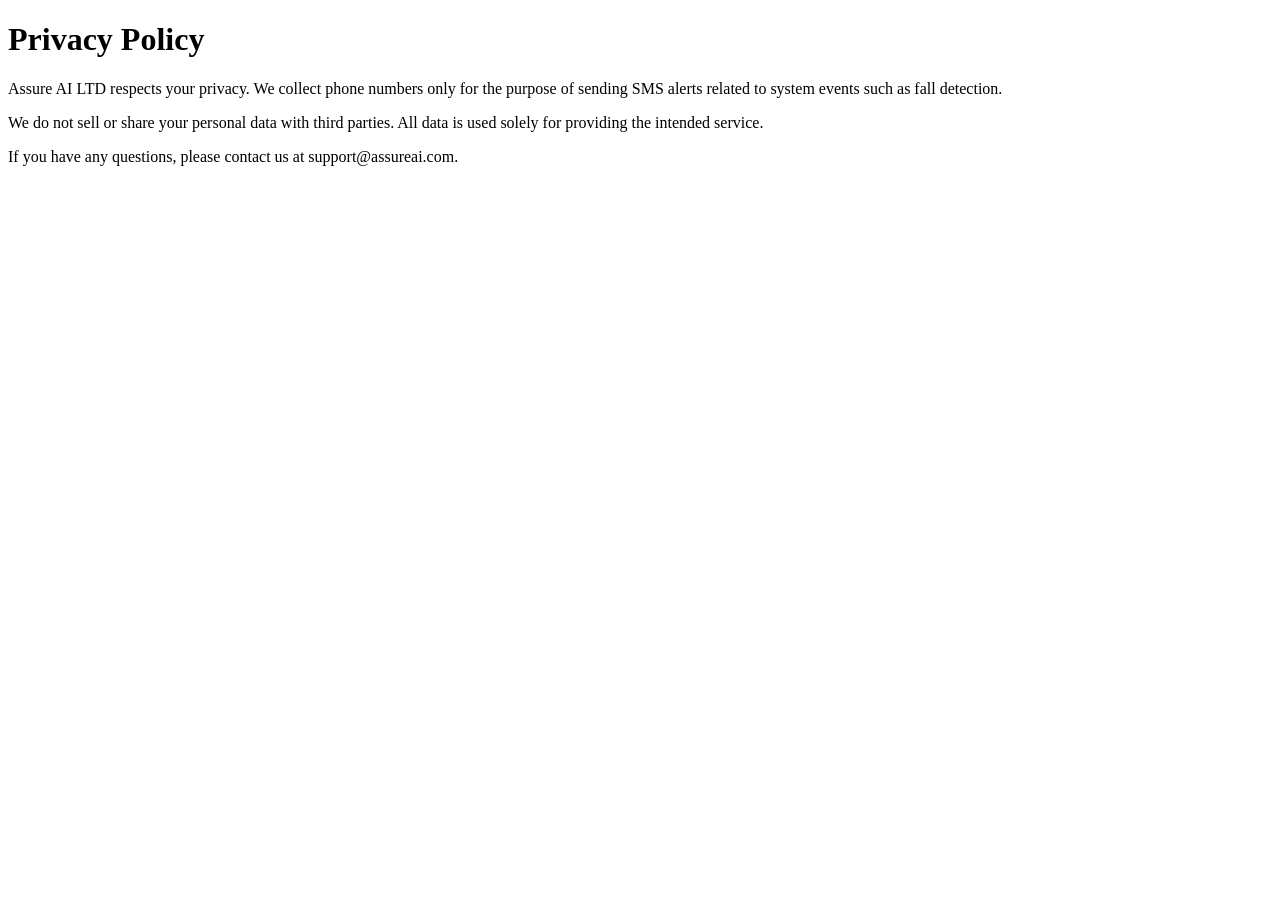
==== privacy.html @ 5fb0b2a1 "Add initial privacy policy page" ====
<!DOCTYPE html>
<html>
<head>
  <title>Privacy Policy</title>
</head>
<body>
  <h1>Privacy Policy</h1>

  <p>
    Assure AI LTD respects your privacy. We collect phone numbers only for the
    purpose of sending SMS alerts related to system events such as fall detection.
  </p>

  <p>
    We do not sell or share your personal data with third parties. All data is
    used solely for providing the intended service.
  </p>

  <p>
    If you have any questions, please contact us at support@assureai.com.
  </p>
</body>
</html>
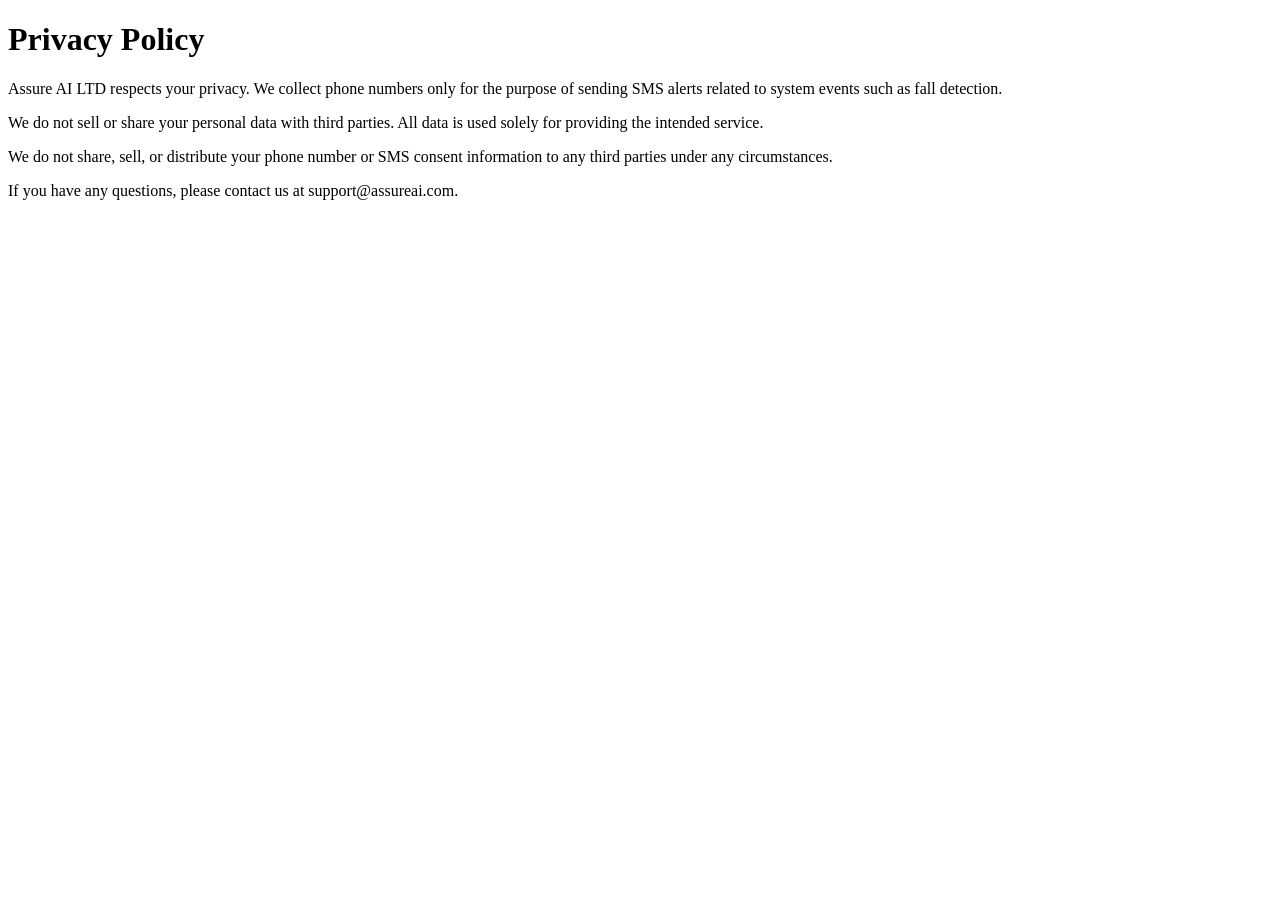
==== commit b2ba9b04: "Add privacy statement for phone number handling" ====
--- a/privacy.html
+++ b/privacy.html
@@ -15,7 +15,11 @@
     We do not sell or share your personal data with third parties. All data is
     used solely for providing the intended service.
   </p>
-
+  
+  <p>
+    We do not share, sell, or distribute your phone number or SMS consent information to any third parties under any circumstances.
+  </p>
+  
   <p>
     If you have any questions, please contact us at support@assureai.com.
   </p>
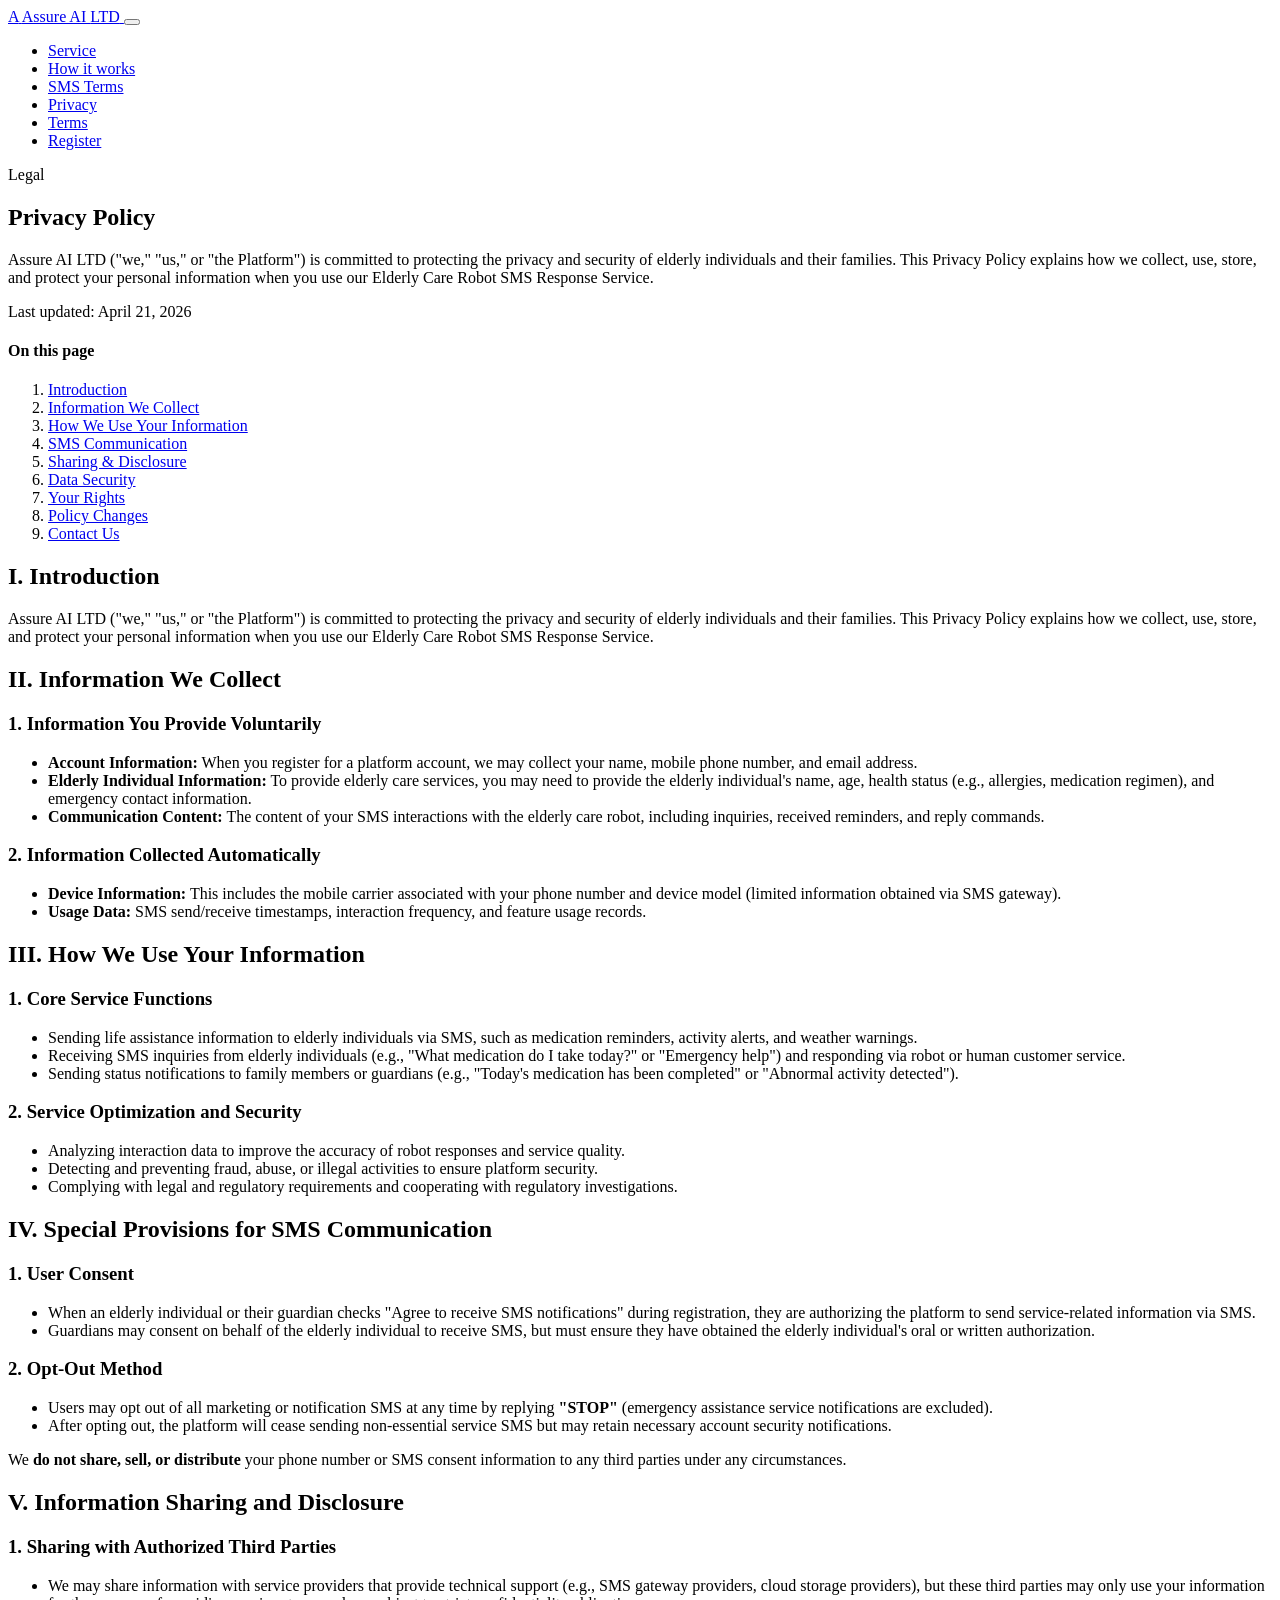
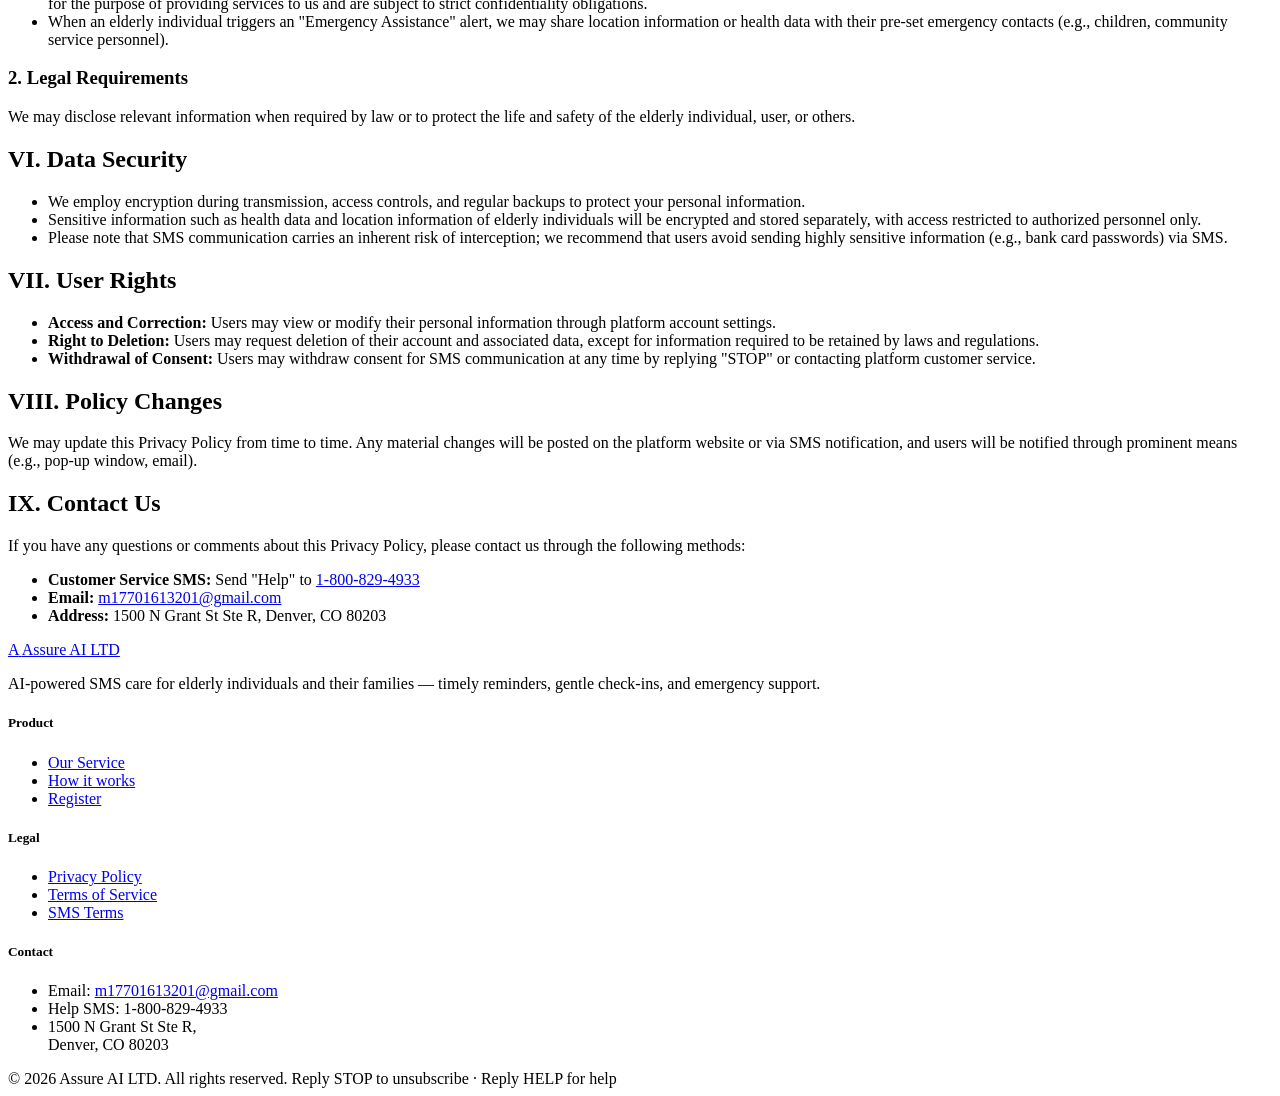
==== commit 437d2d02: "Revise privacy.html with updated content and metadata Updated the privacy policy page with new meta " ====
--- a/privacy.html
+++ b/privacy.html
@@ -1,27 +1,196 @@
 <!DOCTYPE html>
-<html>
+<html lang="en">
 <head>
-  <title>Privacy Policy</title>
+  <meta charset="UTF-8" />
+  <meta name="viewport" content="width=device-width, initial-scale=1.0" />
+  <title>Privacy Policy — Assure AI LTD</title>
+  <meta name="description" content="Privacy Policy for Assure AI LTD's Elderly Care Robot SMS Response Service — how we collect, use, store, and protect your personal information." />
+  <link rel="preconnect" href="https://fonts.googleapis.com">
+  <link rel="preconnect" href="https://fonts.gstatic.com" crossorigin>
+  <link href="https://fonts.googleapis.com/css2?family=Inter:wght@400;500;600;700;800&display=swap" rel="stylesheet">
+  <link rel="stylesheet" href="styles.css" />
 </head>
 <body>
-  <h1>Privacy Policy</h1>
 
-  <p>
-    Assure AI LTD respects your privacy. We collect phone numbers only for the
-    purpose of sending SMS alerts related to system events such as fall detection.
-  </p>
+<header class="site-header">
+  <div class="container nav">
+    <a href="index.html" class="logo">
+      <span class="logo-mark">A</span>
+      <span>Assure AI <span style="color:var(--text-500);font-weight:500;">LTD</span></span>
+    </a>
+    <button class="menu-toggle" aria-label="Toggle menu" onclick="document.getElementById('nav-links').classList.toggle('open')">
+      <span></span><span></span><span></span>
+    </button>
+    <ul class="nav-links" id="nav-links">
+      <li><a href="index.html#service">Service</a></li>
+      <li><a href="index.html#how">How it works</a></li>
+      <li><a href="index.html#sms">SMS Terms</a></li>
+      <li><a href="privacy.html">Privacy</a></li>
+      <li><a href="terms.html">Terms</a></li>
+      <li><a href="signup.html" class="nav-cta">Register</a></li>
+    </ul>
+  </div>
+</header>
 
-  <p>
-    We do not sell or share your personal data with third parties. All data is
-    used solely for providing the intended service.
-  </p>
-  
-  <p>
-    We do not share, sell, or distribute your phone number or SMS consent information to any third parties under any circumstances.
-  </p>
-  
-  <p>
-    If you have any questions, please contact us at support@assureai.com.
-  </p>
+<section class="page-header">
+  <div class="container">
+    <div class="eyebrow">Legal</div>
+    <h1>Privacy Policy</h1>
+    <p>Assure AI LTD ("we," "us," or "the Platform") is committed to protecting the privacy and security of elderly individuals and their families. This Privacy Policy explains how we collect, use, store, and protect your personal information when you use our Elderly Care Robot SMS Response Service.</p>
+    <p class="updated">Last updated: April 21, 2026</p>
+  </div>
+</section>
+
+<section class="legal">
+  <div class="container">
+    <aside class="toc">
+      <h4>On this page</h4>
+      <ol>
+        <li><a href="#introduction">Introduction</a></li>
+        <li><a href="#information-we-collect">Information We Collect</a></li>
+        <li><a href="#how-we-use">How We Use Your Information</a></li>
+        <li><a href="#sms-provisions">SMS Communication</a></li>
+        <li><a href="#sharing">Sharing &amp; Disclosure</a></li>
+        <li><a href="#security">Data Security</a></li>
+        <li><a href="#rights">Your Rights</a></li>
+        <li><a href="#changes">Policy Changes</a></li>
+        <li><a href="#contact">Contact Us</a></li>
+      </ol>
+    </aside>
+
+    <article class="legal-body">
+      <h2 id="introduction">I. Introduction</h2>
+      <p>Assure AI LTD ("we," "us," or "the Platform") is committed to protecting the privacy and security of elderly individuals and their families. This Privacy Policy explains how we collect, use, store, and protect your personal information when you use our Elderly Care Robot SMS Response Service.</p>
+
+      <h2 id="information-we-collect">II. Information We Collect</h2>
+
+      <h3>1. Information You Provide Voluntarily</h3>
+      <ul>
+        <li><strong>Account Information:</strong> When you register for a platform account, we may collect your name, mobile phone number, and email address.</li>
+        <li><strong>Elderly Individual Information:</strong> To provide elderly care services, you may need to provide the elderly individual's name, age, health status (e.g., allergies, medication regimen), and emergency contact information.</li>
+        <li><strong>Communication Content:</strong> The content of your SMS interactions with the elderly care robot, including inquiries, received reminders, and reply commands.</li>
+      </ul>
+
+      <h3>2. Information Collected Automatically</h3>
+      <ul>
+        <li><strong>Device Information:</strong> This includes the mobile carrier associated with your phone number and device model (limited information obtained via SMS gateway).</li>
+        <li><strong>Usage Data:</strong> SMS send/receive timestamps, interaction frequency, and feature usage records.</li>
+      </ul>
+
+      <h2 id="how-we-use">III. How We Use Your Information</h2>
+
+      <h3>1. Core Service Functions</h3>
+      <ul>
+        <li>Sending life assistance information to elderly individuals via SMS, such as medication reminders, activity alerts, and weather warnings.</li>
+        <li>Receiving SMS inquiries from elderly individuals (e.g., "What medication do I take today?" or "Emergency help") and responding via robot or human customer service.</li>
+        <li>Sending status notifications to family members or guardians (e.g., "Today's medication has been completed" or "Abnormal activity detected").</li>
+      </ul>
+
+      <h3>2. Service Optimization and Security</h3>
+      <ul>
+        <li>Analyzing interaction data to improve the accuracy of robot responses and service quality.</li>
+        <li>Detecting and preventing fraud, abuse, or illegal activities to ensure platform security.</li>
+        <li>Complying with legal and regulatory requirements and cooperating with regulatory investigations.</li>
+      </ul>
+
+      <h2 id="sms-provisions">IV. Special Provisions for SMS Communication</h2>
+
+      <h3>1. User Consent</h3>
+      <ul>
+        <li>When an elderly individual or their guardian checks "Agree to receive SMS notifications" during registration, they are authorizing the platform to send service-related information via SMS.</li>
+        <li>Guardians may consent on behalf of the elderly individual to receive SMS, but must ensure they have obtained the elderly individual's oral or written authorization.</li>
+      </ul>
+
+      <h3>2. Opt-Out Method</h3>
+      <ul>
+        <li>Users may opt out of all marketing or notification SMS at any time by replying <strong>"STOP"</strong> (emergency assistance service notifications are excluded).</li>
+        <li>After opting out, the platform will cease sending non-essential service SMS but may retain necessary account security notifications.</li>
+      </ul>
+
+      <div class="callout">
+        We <strong>do not share, sell, or distribute</strong> your phone number or SMS consent information to any third parties under any circumstances.
+      </div>
+
+      <h2 id="sharing">V. Information Sharing and Disclosure</h2>
+
+      <h3>1. Sharing with Authorized Third Parties</h3>
+      <ul>
+        <li>We may share information with service providers that provide technical support (e.g., SMS gateway providers, cloud storage providers), but these third parties may only use your information for the purpose of providing services to us and are subject to strict confidentiality obligations.</li>
+        <li>When an elderly individual triggers an "Emergency Assistance" alert, we may share location information or health data with their pre-set emergency contacts (e.g., children, community service personnel).</li>
+      </ul>
+
+      <h3>2. Legal Requirements</h3>
+      <p>We may disclose relevant information when required by law or to protect the life and safety of the elderly individual, user, or others.</p>
+
+      <h2 id="security">VI. Data Security</h2>
+      <ul>
+        <li>We employ encryption during transmission, access controls, and regular backups to protect your personal information.</li>
+        <li>Sensitive information such as health data and location information of elderly individuals will be encrypted and stored separately, with access restricted to authorized personnel only.</li>
+        <li>Please note that SMS communication carries an inherent risk of interception; we recommend that users avoid sending highly sensitive information (e.g., bank card passwords) via SMS.</li>
+      </ul>
+
+      <h2 id="rights">VII. User Rights</h2>
+      <ul>
+        <li><strong>Access and Correction:</strong> Users may view or modify their personal information through platform account settings.</li>
+        <li><strong>Right to Deletion:</strong> Users may request deletion of their account and associated data, except for information required to be retained by laws and regulations.</li>
+        <li><strong>Withdrawal of Consent:</strong> Users may withdraw consent for SMS communication at any time by replying "STOP" or contacting platform customer service.</li>
+      </ul>
+
+      <h2 id="changes">VIII. Policy Changes</h2>
+      <p>We may update this Privacy Policy from time to time. Any material changes will be posted on the platform website or via SMS notification, and users will be notified through prominent means (e.g., pop-up window, email).</p>
+
+      <h2 id="contact">IX. Contact Us</h2>
+      <p>If you have any questions or comments about this Privacy Policy, please contact us through the following methods:</p>
+      <ul>
+        <li><strong>Customer Service SMS:</strong> Send "Help" to <a href="sms:18008294933">1-800-829-4933</a></li>
+        <li><strong>Email:</strong> <a href="mailto:m17701613201@gmail.com">m17701613201@gmail.com</a></li>
+        <li><strong>Address:</strong> 1500 N Grant St Ste R, Denver, CO 80203</li>
+      </ul>
+    </article>
+  </div>
+</section>
+
+<footer class="site-footer">
+  <div class="container">
+    <div class="footer-grid">
+      <div class="footer-brand">
+        <a href="index.html" class="logo">
+          <span class="logo-mark">A</span>
+          <span>Assure AI LTD</span>
+        </a>
+        <p>AI-powered SMS care for elderly individuals and their families — timely reminders, gentle check-ins, and emergency support.</p>
+      </div>
+      <div class="footer-col">
+        <h5>Product</h5>
+        <ul>
+          <li><a href="index.html#service">Our Service</a></li>
+          <li><a href="index.html#how">How it works</a></li>
+          <li><a href="signup.html">Register</a></li>
+        </ul>
+      </div>
+      <div class="footer-col">
+        <h5>Legal</h5>
+        <ul>
+          <li><a href="privacy.html">Privacy Policy</a></li>
+          <li><a href="terms.html">Terms of Service</a></li>
+          <li><a href="index.html#sms">SMS Terms</a></li>
+        </ul>
+      </div>
+      <div class="footer-col">
+        <h5>Contact</h5>
+        <ul>
+          <li>Email: <a href="mailto:m17701613201@gmail.com">m17701613201@gmail.com</a></li>
+          <li>Help SMS: 1-800-829-4933</li>
+          <li>1500 N Grant St Ste R,<br/>Denver, CO 80203</li>
+        </ul>
+      </div>
+    </div>
+    <div class="footer-bottom">
+      <span>© 2026 Assure AI LTD. All rights reserved.</span>
+      <span>Reply STOP to unsubscribe · Reply HELP for help</span>
+    </div>
+  </div>
+</footer>
+
 </body>
 </html>
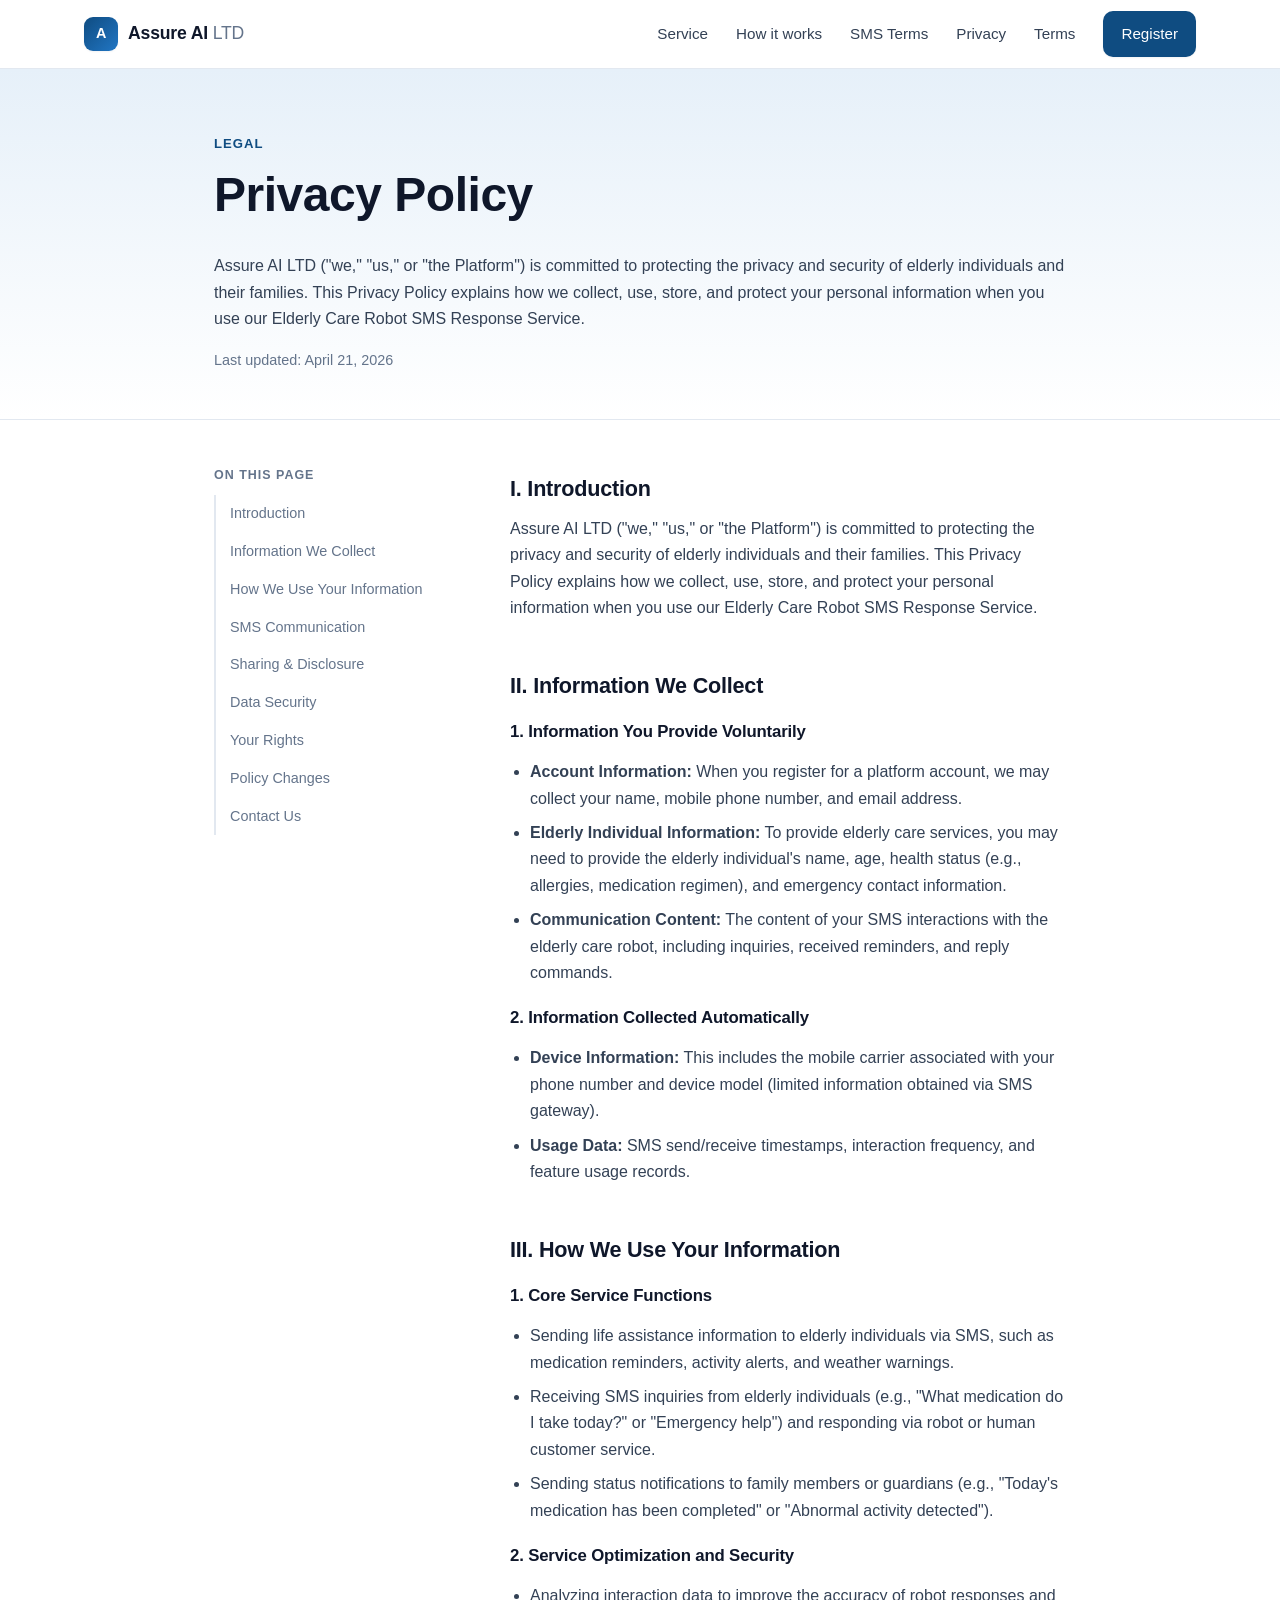
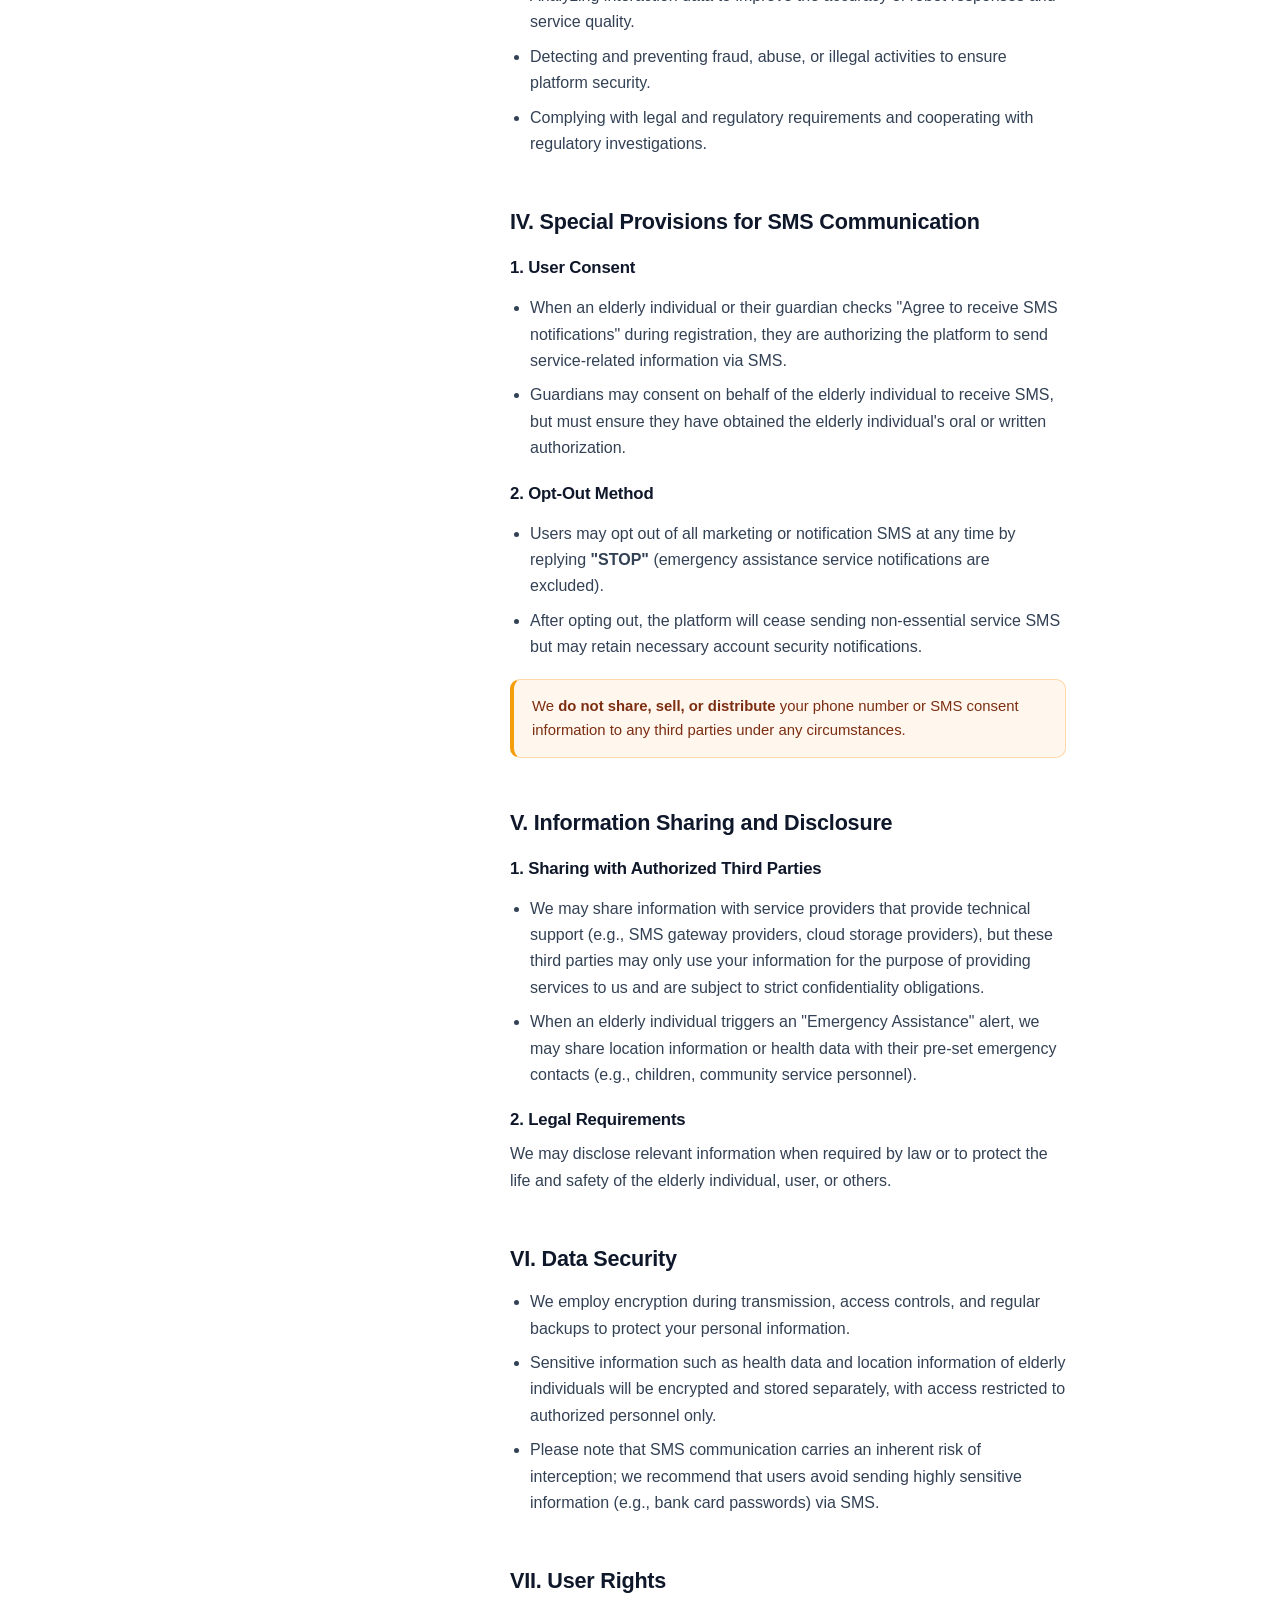
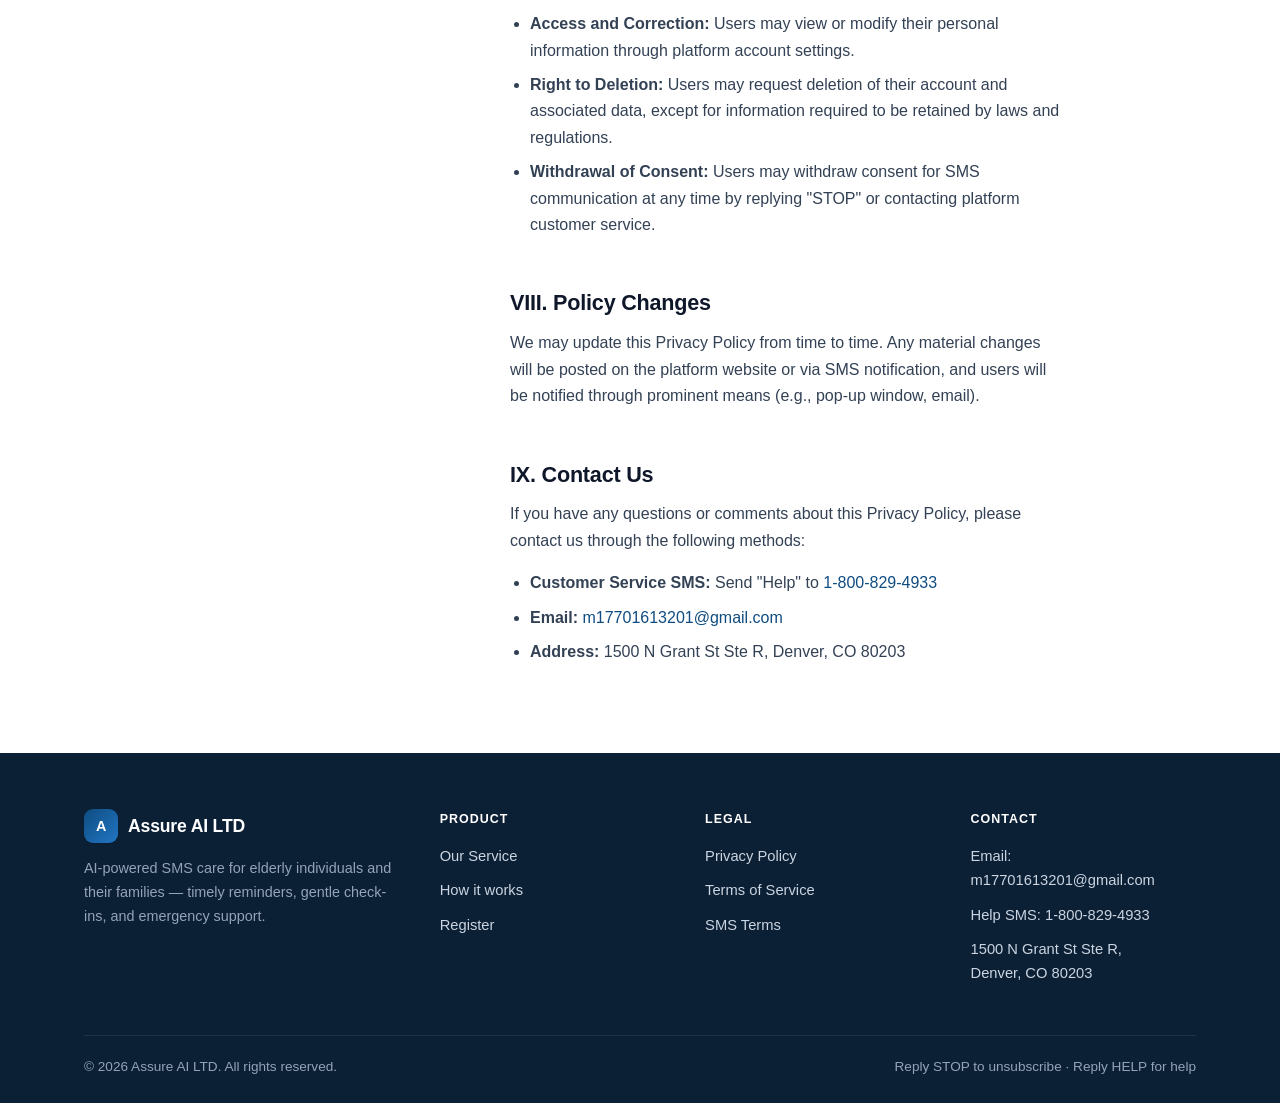
==== commit 771363b9: "Update privacy.html" ====
--- a/privacy.html
+++ b/privacy.html
@@ -27,7 +27,7 @@
       <li><a href="index.html#sms">SMS Terms</a></li>
       <li><a href="privacy.html">Privacy</a></li>
       <li><a href="terms.html">Terms</a></li>
-      <li><a href="signup.html" class="nav-cta">Register</a></li>
+      <li><a href="index.html#register" class="nav-cta">Register</a></li>
     </ul>
   </div>
 </header>
@@ -165,7 +165,7 @@
         <ul>
           <li><a href="index.html#service">Our Service</a></li>
           <li><a href="index.html#how">How it works</a></li>
-          <li><a href="signup.html">Register</a></li>
+          <li><a href="index.html#register">Register</a></li>
         </ul>
       </div>
       <div class="footer-col">
--- a/styles.css
+++ b/styles.css
@@ -0,0 +1,651 @@
+/* ==========================================================================
+   Assure AI LTD — Shared Stylesheet
+   ========================================================================== */
+
+:root {
+  --brand-primary: #0f4c81;
+  --brand-primary-dark: #0a3760;
+  --brand-primary-light: #e6f0f9;
+  --brand-accent: #f59e0b;
+  --brand-accent-dark: #d97706;
+  --text-900: #0f172a;
+  --text-700: #334155;
+  --text-500: #64748b;
+  --text-400: #94a3b8;
+  --bg: #ffffff;
+  --bg-soft: #f8fafc;
+  --bg-muted: #f1f5f9;
+  --border: #e2e8f0;
+  --success: #16a34a;
+  --danger: #dc2626;
+  --shadow-sm: 0 1px 2px rgba(15, 23, 42, 0.05);
+  --shadow-md: 0 10px 25px -10px rgba(15, 23, 42, 0.15);
+  --shadow-lg: 0 20px 45px -15px rgba(15, 23, 42, 0.2);
+  --radius-sm: 6px;
+  --radius: 10px;
+  --radius-lg: 16px;
+  --max-w: 1160px;
+}
+
+* { box-sizing: border-box; }
+
+html { scroll-behavior: smooth; }
+
+body {
+  margin: 0;
+  font-family: "Inter", -apple-system, BlinkMacSystemFont, "Segoe UI",
+    "Helvetica Neue", Arial, "PingFang SC", "Microsoft YaHei", sans-serif;
+  color: var(--text-700);
+  background: var(--bg);
+  line-height: 1.65;
+  -webkit-font-smoothing: antialiased;
+  -moz-osx-font-smoothing: grayscale;
+}
+
+img { max-width: 100%; display: block; }
+
+a {
+  color: var(--brand-primary);
+  text-decoration: none;
+  transition: color .2s ease;
+}
+a:hover { color: var(--brand-primary-dark); text-decoration: underline; }
+
+h1, h2, h3, h4 {
+  color: var(--text-900);
+  line-height: 1.25;
+  margin: 0 0 .6em;
+  font-weight: 700;
+  letter-spacing: -0.01em;
+}
+h1 { font-size: clamp(2rem, 4vw, 3rem); }
+h2 { font-size: clamp(1.5rem, 2.5vw, 2rem); }
+h3 { font-size: 1.2rem; }
+
+p { margin: 0 0 1em; }
+
+.container {
+  max-width: var(--max-w);
+  margin: 0 auto;
+  padding: 0 24px;
+}
+
+/* ---------- Header / Navigation ---------- */
+.site-header {
+  position: sticky;
+  top: 0;
+  z-index: 40;
+  background: rgba(255, 255, 255, 0.9);
+  backdrop-filter: saturate(180%) blur(12px);
+  -webkit-backdrop-filter: saturate(180%) blur(12px);
+  border-bottom: 1px solid var(--border);
+}
+.nav {
+  display: flex;
+  align-items: center;
+  justify-content: space-between;
+  height: 68px;
+}
+.logo {
+  display: flex;
+  align-items: center;
+  gap: 10px;
+  font-weight: 700;
+  font-size: 1.1rem;
+  color: var(--text-900);
+  letter-spacing: -0.01em;
+}
+.logo:hover { text-decoration: none; }
+.logo-mark {
+  width: 34px; height: 34px;
+  border-radius: 9px;
+  background: linear-gradient(135deg, var(--brand-primary), #2176c4);
+  display: grid; place-items: center;
+  color: #fff; font-weight: 800; font-size: .9rem;
+  box-shadow: var(--shadow-sm);
+}
+.nav-links {
+  display: flex;
+  align-items: center;
+  gap: 28px;
+  list-style: none;
+  margin: 0; padding: 0;
+}
+.nav-links a {
+  color: var(--text-700);
+  font-weight: 500;
+  font-size: .95rem;
+}
+.nav-links a:hover { color: var(--brand-primary); text-decoration: none; }
+
+.nav-cta {
+  display: inline-block;
+  padding: 10px 18px;
+  background: var(--brand-primary);
+  color: #fff !important;
+  border-radius: var(--radius);
+  font-weight: 600;
+  font-size: .9rem;
+  box-shadow: var(--shadow-sm);
+}
+.nav-cta:hover { background: var(--brand-primary-dark); text-decoration: none; }
+
+.menu-toggle {
+  display: none;
+  background: none;
+  border: 0;
+  padding: 8px;
+  cursor: pointer;
+}
+.menu-toggle span {
+  display: block;
+  width: 22px; height: 2px;
+  background: var(--text-900);
+  margin: 5px 0;
+  transition: transform .25s ease;
+}
+
+/* ---------- Hero ---------- */
+.hero {
+  position: relative;
+  padding: 80px 0 72px;
+  background:
+    radial-gradient(1000px 450px at 85% -10%, #cfe2f4 0%, transparent 60%),
+    radial-gradient(800px 400px at -10% 110%, #fde7c2 0%, transparent 55%),
+    linear-gradient(180deg, #fbfdff 0%, #ffffff 100%);
+  overflow: hidden;
+}
+.hero-grid {
+  display: grid;
+  grid-template-columns: 1.1fr 1fr;
+  gap: 56px;
+  align-items: center;
+}
+.hero-eyebrow {
+  display: inline-flex;
+  align-items: center;
+  gap: 8px;
+  background: #fff;
+  border: 1px solid var(--border);
+  color: var(--brand-primary);
+  padding: 6px 14px;
+  border-radius: 999px;
+  font-size: .8rem;
+  font-weight: 600;
+  box-shadow: var(--shadow-sm);
+  margin-bottom: 20px;
+}
+.hero-eyebrow .dot {
+  width: 8px; height: 8px; border-radius: 50%;
+  background: var(--success);
+  box-shadow: 0 0 0 4px rgba(22, 163, 74, 0.15);
+}
+.hero h1 { margin-bottom: 18px; }
+.hero .lede {
+  font-size: 1.125rem;
+  color: var(--text-500);
+  max-width: 560px;
+  margin-bottom: 28px;
+}
+.hero-cta { display: flex; gap: 12px; flex-wrap: wrap; }
+
+.btn {
+  display: inline-block;
+  padding: 13px 22px;
+  border-radius: var(--radius);
+  font-weight: 600;
+  font-size: .95rem;
+  border: 1px solid transparent;
+  cursor: pointer;
+  transition: transform .15s ease, box-shadow .2s ease, background .2s ease;
+}
+.btn-primary {
+  background: var(--brand-primary);
+  color: #fff;
+  box-shadow: var(--shadow-md);
+}
+.btn-primary:hover { background: var(--brand-primary-dark); color: #fff; text-decoration: none; transform: translateY(-1px); }
+.btn-outline {
+  background: #fff;
+  color: var(--brand-primary);
+  border-color: var(--border);
+}
+.btn-outline:hover { border-color: var(--brand-primary); text-decoration: none; }
+.btn-accent { background: var(--brand-accent); color: #fff; }
+.btn-accent:hover { background: var(--brand-accent-dark); color: #fff; text-decoration: none; }
+
+.hero-meta {
+  margin-top: 28px;
+  display: flex;
+  gap: 24px;
+  flex-wrap: wrap;
+  color: var(--text-500);
+  font-size: .88rem;
+}
+.hero-meta span { display: inline-flex; align-items: center; gap: 6px; }
+.hero-meta svg { flex-shrink: 0; }
+
+.hero-card {
+  background: #fff;
+  border-radius: var(--radius-lg);
+  box-shadow: var(--shadow-lg);
+  border: 1px solid var(--border);
+  padding: 22px;
+  position: relative;
+}
+.phone-mock {
+  background: linear-gradient(180deg, #f8fafc, #fff);
+  border: 1px solid var(--border);
+  border-radius: 18px;
+  padding: 18px 16px;
+}
+.phone-mock .msg {
+  background: var(--brand-primary-light);
+  color: var(--brand-primary-dark);
+  border-radius: 14px 14px 14px 4px;
+  padding: 10px 14px;
+  margin-bottom: 10px;
+  font-size: .9rem;
+  max-width: 82%;
+}
+.phone-mock .msg.sent {
+  background: var(--brand-primary);
+  color: #fff;
+  border-radius: 14px 14px 4px 14px;
+  margin-left: auto;
+}
+.phone-mock .time {
+  display: block;
+  text-align: center;
+  font-size: .72rem;
+  color: var(--text-400);
+  margin: 8px 0;
+}
+
+/* ---------- Sections ---------- */
+section {
+  padding: 72px 0;
+}
+.section-head {
+  text-align: center;
+  max-width: 680px;
+  margin: 0 auto 48px;
+}
+.section-head .eyebrow {
+  color: var(--brand-primary);
+  font-weight: 600;
+  font-size: .82rem;
+  letter-spacing: .08em;
+  text-transform: uppercase;
+  margin-bottom: 10px;
+}
+.section-head p {
+  color: var(--text-500);
+  font-size: 1.05rem;
+}
+
+/* Features */
+.features {
+  background: var(--bg-soft);
+}
+.feature-grid {
+  display: grid;
+  grid-template-columns: repeat(3, 1fr);
+  gap: 24px;
+}
+.feature-card {
+  background: #fff;
+  border: 1px solid var(--border);
+  border-radius: var(--radius-lg);
+  padding: 28px;
+  transition: transform .2s ease, box-shadow .2s ease;
+}
+.feature-card:hover {
+  transform: translateY(-3px);
+  box-shadow: var(--shadow-md);
+  border-color: #cbd5e1;
+}
+.feature-icon {
+  width: 46px; height: 46px;
+  border-radius: 12px;
+  background: var(--brand-primary-light);
+  color: var(--brand-primary);
+  display: grid; place-items: center;
+  margin-bottom: 18px;
+}
+.feature-card h3 { margin-bottom: 8px; }
+.feature-card p {
+  color: var(--text-500);
+  font-size: .95rem;
+  margin: 0;
+}
+
+/* How it works */
+.steps {
+  display: grid;
+  grid-template-columns: repeat(3, 1fr);
+  gap: 24px;
+  counter-reset: step;
+}
+.step {
+  position: relative;
+  padding: 28px;
+  border-radius: var(--radius-lg);
+  background: #fff;
+  border: 1px solid var(--border);
+}
+.step::before {
+  counter-increment: step;
+  content: counter(step, decimal-leading-zero);
+  display: block;
+  font-family: "JetBrains Mono", "Courier New", monospace;
+  color: var(--brand-accent);
+  font-weight: 700;
+  font-size: .88rem;
+  margin-bottom: 10px;
+  letter-spacing: .04em;
+}
+.step h3 { margin-bottom: 6px; }
+.step p { color: var(--text-500); font-size: .95rem; margin: 0; }
+
+/* SMS Consent block */
+.sms-consent {
+  background: linear-gradient(135deg, var(--brand-primary) 0%, #1a6cb1 100%);
+  color: #fff;
+  padding: 64px 0;
+}
+.sms-consent .container {
+  display: grid;
+  grid-template-columns: 1fr 1fr;
+  gap: 40px;
+  align-items: center;
+}
+.sms-consent h2 { color: #fff; }
+.sms-consent p { color: rgba(255,255,255,0.88); }
+.sms-consent .btn-accent { background: var(--brand-accent); }
+.sms-consent-box {
+  background: rgba(255,255,255,0.08);
+  border: 1px solid rgba(255,255,255,0.18);
+  border-radius: var(--radius-lg);
+  padding: 24px;
+  backdrop-filter: blur(6px);
+}
+.sms-consent-box h4 { color: #fff; margin-bottom: 10px; }
+.sms-consent-box ul {
+  list-style: none;
+  padding: 0; margin: 0;
+  font-size: .92rem;
+}
+.sms-consent-box li {
+  padding: 7px 0;
+  border-bottom: 1px solid rgba(255,255,255,0.1);
+  color: rgba(255,255,255,0.88);
+}
+.sms-consent-box li:last-child { border-bottom: 0; }
+.sms-consent-box li strong { color: #fff; }
+
+/* ---------- Legal / long-form pages ---------- */
+.page-header {
+  padding: 64px 0 32px;
+  background: linear-gradient(180deg, var(--brand-primary-light), #fff);
+  border-bottom: 1px solid var(--border);
+}
+.page-header .container { max-width: 900px; }
+.page-header .eyebrow {
+  color: var(--brand-primary);
+  font-weight: 600;
+  font-size: .82rem;
+  letter-spacing: .08em;
+  text-transform: uppercase;
+  margin-bottom: 10px;
+}
+.page-header .updated {
+  color: var(--text-500);
+  font-size: .9rem;
+  margin-top: 12px;
+}
+
+.legal {
+  padding: 48px 0 72px;
+}
+.legal .container {
+  max-width: 900px;
+  display: grid;
+  grid-template-columns: 240px 1fr;
+  gap: 56px;
+  align-items: start;
+}
+.toc {
+  position: sticky;
+  top: 88px;
+  font-size: .9rem;
+}
+.toc h4 {
+  font-size: .78rem;
+  text-transform: uppercase;
+  letter-spacing: .08em;
+  color: var(--text-500);
+  margin-bottom: 12px;
+}
+.toc ol {
+  list-style: none;
+  padding: 0; margin: 0;
+  border-left: 2px solid var(--border);
+}
+.toc li { margin: 0; }
+.toc a {
+  display: block;
+  padding: 7px 14px;
+  color: var(--text-500);
+  border-left: 2px solid transparent;
+  margin-left: -2px;
+  transition: all .15s ease;
+}
+.toc a:hover {
+  color: var(--brand-primary);
+  border-left-color: var(--brand-primary);
+  text-decoration: none;
+  background: var(--brand-primary-light);
+}
+
+.legal-body h2 {
+  font-size: 1.35rem;
+  margin-top: 44px;
+  padding-top: 8px;
+  scroll-margin-top: 88px;
+}
+.legal-body h2:first-child { margin-top: 0; }
+.legal-body h3 {
+  font-size: 1.05rem;
+  margin-top: 22px;
+  color: var(--text-900);
+}
+.legal-body p, .legal-body li { color: var(--text-700); }
+.legal-body ul { padding-left: 20px; }
+.legal-body li { margin-bottom: 8px; }
+
+.callout {
+  background: #fff7ed;
+  border: 1px solid #fed7aa;
+  border-left: 4px solid var(--brand-accent);
+  border-radius: var(--radius);
+  padding: 14px 18px;
+  margin: 18px 0;
+  font-size: .93rem;
+  color: #7c2d12;
+}
+
+/* ---------- Signup form ---------- */
+.form-wrap {
+  display: grid;
+  grid-template-columns: 1.1fr 1fr;
+  gap: 48px;
+  align-items: start;
+  padding: 56px 0 80px;
+}
+.form-card {
+  background: #fff;
+  border: 1px solid var(--border);
+  border-radius: var(--radius-lg);
+  padding: 32px;
+  box-shadow: var(--shadow-md);
+}
+.form-card h2 { margin-bottom: 6px; }
+.form-card > p {
+  color: var(--text-500);
+  margin-bottom: 24px;
+}
+
+.field { margin-bottom: 18px; }
+.field label {
+  display: block;
+  font-weight: 600;
+  color: var(--text-900);
+  margin-bottom: 6px;
+  font-size: .92rem;
+}
+.field .hint {
+  display: block;
+  color: var(--text-500);
+  font-size: .82rem;
+  font-weight: 400;
+  margin-top: 4px;
+}
+.field input[type="text"],
+.field input[type="tel"],
+.field input[type="email"] {
+  width: 100%;
+  padding: 12px 14px;
+  border: 1px solid var(--border);
+  border-radius: var(--radius);
+  font-size: 1rem;
+  font-family: inherit;
+  color: var(--text-900);
+  transition: border-color .15s ease, box-shadow .15s ease;
+  background: #fff;
+}
+.field input:focus {
+  outline: none;
+  border-color: var(--brand-primary);
+  box-shadow: 0 0 0 3px rgba(15, 76, 129, 0.15);
+}
+
+.checkbox {
+  display: flex;
+  align-items: flex-start;
+  gap: 10px;
+  padding: 14px;
+  background: var(--bg-soft);
+  border: 1px solid var(--border);
+  border-radius: var(--radius);
+  font-size: .9rem;
+  color: var(--text-700);
+  margin-bottom: 20px;
+  cursor: pointer;
+}
+.checkbox input { margin-top: 3px; flex-shrink: 0; }
+.checkbox strong { color: var(--text-900); }
+
+.form-side {
+  padding: 8px;
+}
+.form-side h3 { margin-bottom: 14px; }
+.info-list {
+  list-style: none;
+  padding: 0; margin: 0 0 24px;
+}
+.info-list li {
+  display: flex;
+  gap: 12px;
+  padding: 12px 0;
+  border-bottom: 1px solid var(--border);
+}
+.info-list li:last-child { border-bottom: 0; }
+.info-list .ico {
+  width: 36px; height: 36px; flex-shrink: 0;
+  border-radius: 10px;
+  background: var(--brand-primary-light);
+  color: var(--brand-primary);
+  display: grid; place-items: center;
+}
+.info-list h4 { font-size: .95rem; margin: 0 0 2px; }
+.info-list p { font-size: .85rem; color: var(--text-500); margin: 0; }
+
+/* ---------- Footer ---------- */
+.site-footer {
+  background: #0b1f35;
+  color: #cbd5e1;
+  padding: 56px 0 24px;
+  margin-top: 0;
+}
+.site-footer a { color: #cbd5e1; }
+.site-footer a:hover { color: #fff; text-decoration: none; }
+.footer-grid {
+  display: grid;
+  grid-template-columns: 1.4fr 1fr 1fr 1fr;
+  gap: 40px;
+  margin-bottom: 40px;
+}
+.footer-brand .logo { color: #fff; }
+.footer-brand p {
+  color: #94a3b8;
+  font-size: .9rem;
+  max-width: 320px;
+  margin-top: 14px;
+}
+.footer-col h5 {
+  color: #fff;
+  font-size: .78rem;
+  text-transform: uppercase;
+  letter-spacing: .08em;
+  margin: 0 0 14px;
+}
+.footer-col ul {
+  list-style: none;
+  padding: 0; margin: 0;
+}
+.footer-col li { margin-bottom: 10px; font-size: .92rem; }
+.footer-bottom {
+  border-top: 1px solid rgba(255,255,255,0.08);
+  padding-top: 20px;
+  display: flex;
+  justify-content: space-between;
+  align-items: center;
+  flex-wrap: wrap;
+  gap: 12px;
+  font-size: .85rem;
+  color: #94a3b8;
+}
+
+/* ---------- Responsive ---------- */
+@media (max-width: 900px) {
+  .hero-grid,
+  .sms-consent .container,
+  .form-wrap,
+  .legal .container {
+    grid-template-columns: 1fr;
+    gap: 32px;
+  }
+  .feature-grid, .steps { grid-template-columns: 1fr; }
+  .footer-grid { grid-template-columns: 1fr 1fr; gap: 28px; }
+  .toc { position: static; }
+  .nav-links { display: none; }
+  .menu-toggle { display: block; }
+  .nav-links.open {
+    display: flex;
+    position: absolute;
+    top: 68px; left: 0; right: 0;
+    flex-direction: column;
+    background: #fff;
+    padding: 16px 24px;
+    border-bottom: 1px solid var(--border);
+    box-shadow: var(--shadow-md);
+    gap: 14px;
+  }
+  section { padding: 56px 0; }
+  .hero { padding: 56px 0; }
+}
+@media (max-width: 540px) {
+  .footer-grid { grid-template-columns: 1fr; }
+  .footer-bottom { flex-direction: column; text-align: center; }
+}
